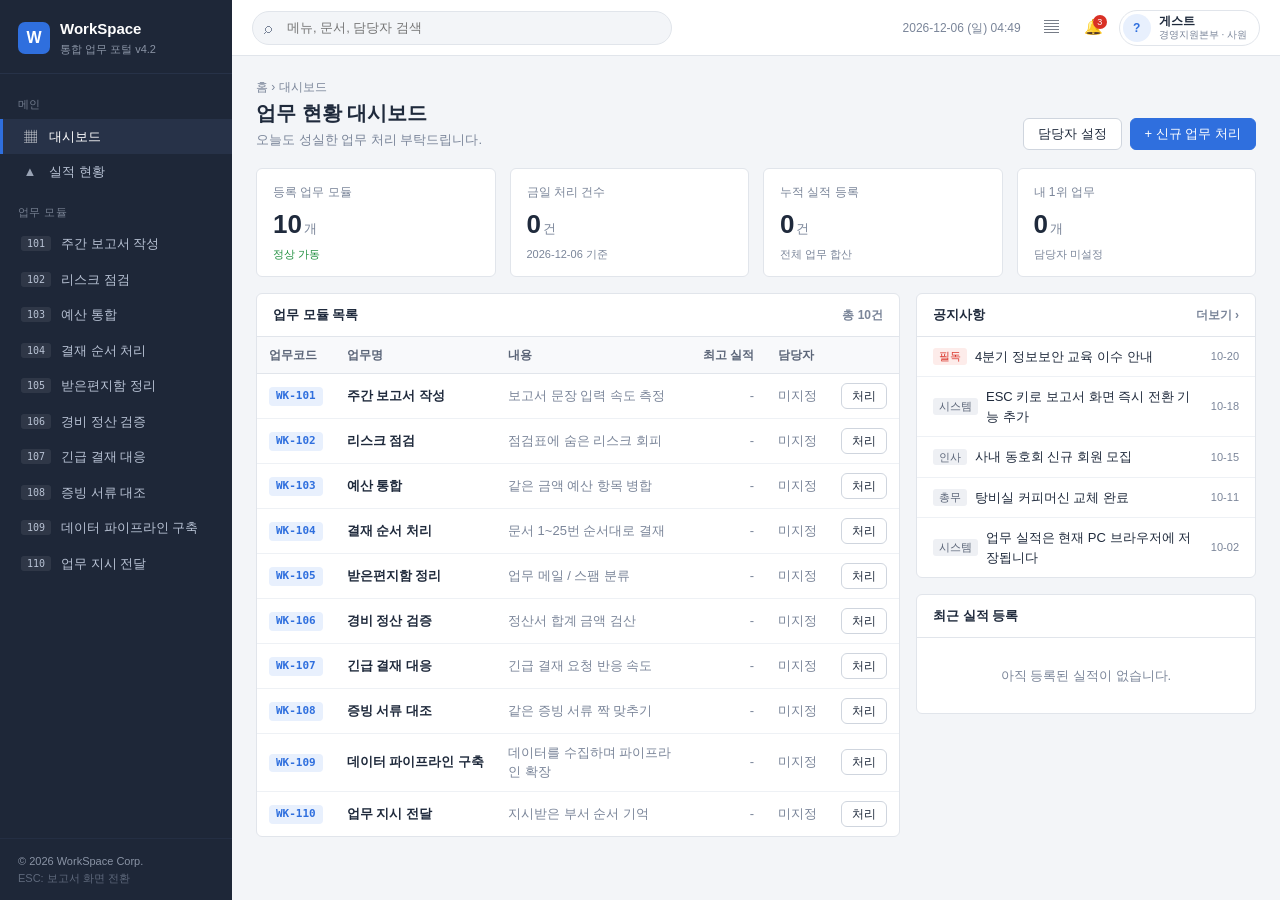
==== work-portal/index.html @ 575f70b2 "Add WorkSpace portal: 10 work-disguised mini games with local leaderboard Static site in work-portal" ====
<!DOCTYPE html>
<html lang="ko">
<head>
<meta charset="UTF-8" />
<meta name="viewport" content="width=device-width, initial-scale=1.0" />
<title>WorkSpace 업무 포털</title>
<link rel="stylesheet" href="style.css" />
</head>
<body>
<div class="app">
  <aside class="sidebar" id="sidebar">
    <div class="brand">
      <span class="brand-mark">W</span>
      <div>
        <div class="brand-name">WorkSpace</div>
        <div class="brand-sub">통합 업무 포털 v4.2</div>
      </div>
    </div>
    <nav class="nav" id="nav"></nav>
    <div class="side-foot">
      <div>© 2026 WorkSpace Corp.</div>
      <div class="muted">ESC: 보고서 화면 전환</div>
    </div>
  </aside>
  <div class="scrim" id="scrim"></div>

  <div class="main-wrap">
    <header class="topbar">
      <button class="icon-btn menu-btn" id="menuBtn" aria-label="메뉴">☰</button>
      <div class="search">
        <span class="search-ico">⌕</span>
        <input type="text" placeholder="메뉴, 문서, 담당자 검색" aria-label="검색" />
      </div>
      <div class="top-right">
        <span class="clock" id="clock"></span>
        <button class="icon-btn" id="bossBtn" title="보고서 화면 전환 (ESC)">▤</button>
        <button class="icon-btn bell" title="알림">🔔<span class="dot">3</span></button>
        <button class="user-chip" id="userChip">
          <span class="avatar" id="avatar">?</span>
          <span class="user-meta">
            <span class="user-name" id="userName">게스트</span>
            <span class="user-dept">경영지원본부 · 사원</span>
          </span>
        </button>
      </div>
    </header>
    <main class="main" id="main"></main>
  </div>
</div>

<div class="modal-back hidden" id="modalBack"><div class="modal" id="modal"></div></div>
<div class="toast" id="toast"></div>
<div class="boss hidden" id="boss"></div>

<script src="games.js"></script>
<script src="app.js"></script>
</body>
</html>
---- work-portal/style.css ----
:root {
  --bg: #f3f5f8;
  --panel: #ffffff;
  --line: #e1e5eb;
  --line-2: #eef1f5;
  --text: #1f2a3c;
  --muted: #7a8599;
  --side: #1e2738;
  --side-2: #273248;
  --side-text: #b8c2d4;
  --accent: #2f6fde;
  --accent-2: #e8f0fd;
  --ok: #1e8e3e;
  --ng: #d93025;
  --warn: #f29900;
  --radius: 6px;
  color-scheme: light;
}

* { box-sizing: border-box; }
html, body { margin: 0; padding: 0; }
body {
  background: var(--bg);
  color: var(--text);
  font: 13px/1.5 "Pretendard", "Malgun Gothic", "맑은 고딕", "Apple SD Gothic Neo", "Noto Sans KR", -apple-system, "Segoe UI", sans-serif;
  -webkit-font-smoothing: antialiased;
}
a { color: inherit; text-decoration: none; }
button { font: inherit; color: inherit; }
.hidden { display: none !important; }
.muted { color: var(--muted); }
.sm { font-size: 12px; }
.b { font-weight: 600; }
.r { text-align: right; }

/* ---------- layout ---------- */
.app { display: flex; min-height: 100vh; }
.sidebar {
  width: 232px;
  flex: 0 0 232px;
  background: var(--side);
  color: var(--side-text);
  display: flex;
  flex-direction: column;
  position: sticky;
  top: 0;
  height: 100vh;
  overflow-y: auto;
}
.brand { display: flex; align-items: center; gap: 10px; padding: 18px 18px 16px; border-bottom: 1px solid var(--side-2); }
.brand-mark {
  width: 32px; height: 32px; border-radius: 7px; background: var(--accent); color: #fff;
  display: grid; place-items: center; font-weight: 800; font-size: 16px;
}
.brand-name { color: #fff; font-weight: 700; font-size: 15px; }
.brand-sub { font-size: 11px; opacity: 0.7; }
.nav { padding: 8px 0; flex: 1; }
.nav-sec { padding: 14px 18px 6px; font-size: 11px; letter-spacing: 0.04em; text-transform: uppercase; opacity: 0.55; }
.nav a {
  display: flex; align-items: center; gap: 10px;
  padding: 8px 18px; font-size: 13px; border-left: 3px solid transparent;
}
.nav a:hover { background: var(--side-2); color: #fff; }
.nav a.active { background: var(--side-2); color: #fff; border-left-color: var(--accent); }
.nav-ico { width: 18px; text-align: center; opacity: 0.8; }
.nav-code {
  font-size: 10px; font-family: ui-monospace, Menlo, Consolas, monospace;
  background: rgba(255,255,255,0.08); border-radius: 3px; padding: 0 4px; min-width: 30px; text-align: center;
}
.side-foot { padding: 14px 18px; font-size: 11px; border-top: 1px solid var(--side-2); opacity: 0.7; }
.scrim { display: none; }

.main-wrap { flex: 1; min-width: 0; display: flex; flex-direction: column; }
.topbar {
  height: 56px; background: var(--panel); border-bottom: 1px solid var(--line);
  display: flex; align-items: center; gap: 12px; padding: 0 20px;
  position: sticky; top: 0; z-index: 20;
}
.menu-btn { display: none; }
.search { flex: 1; max-width: 420px; position: relative; }
.search input {
  width: 100%; height: 34px; border: 1px solid var(--line); border-radius: 17px;
  background: var(--bg); padding: 0 14px 0 34px; font: inherit; outline: none;
}
.search input:focus { border-color: var(--accent); background: #fff; }
.search-ico { position: absolute; left: 12px; top: 50%; transform: translateY(-50%); color: var(--muted); font-size: 16px; }
.top-right { margin-left: auto; display: flex; align-items: center; gap: 8px; }
.clock { color: var(--muted); font-size: 12px; margin-right: 6px; font-variant-numeric: tabular-nums; }
.icon-btn {
  width: 34px; height: 34px; border: 1px solid transparent; background: none; border-radius: 6px; cursor: pointer;
  position: relative; font-size: 15px;
}
.icon-btn:hover { background: var(--bg); border-color: var(--line); }
.bell .dot {
  position: absolute; top: 3px; right: 3px; background: var(--ng); color: #fff;
  font-size: 9px; min-width: 14px; height: 14px; border-radius: 7px; line-height: 14px; text-align: center;
}
.user-chip {
  display: flex; align-items: center; gap: 8px; border: 1px solid var(--line); background: #fff;
  border-radius: 20px; padding: 3px 12px 3px 3px; cursor: pointer;
}
.user-chip:hover { border-color: var(--accent); }
.avatar {
  width: 28px; height: 28px; border-radius: 50%; background: var(--accent-2); color: var(--accent);
  display: grid; place-items: center; font-weight: 700; font-size: 12px; flex: 0 0 auto;
}
.avatar.sm { width: 24px; height: 24px; font-size: 11px; }
.user-meta { display: flex; flex-direction: column; text-align: left; line-height: 1.2; }
.user-name { font-weight: 600; font-size: 12px; }
.user-dept { font-size: 10px; color: var(--muted); }

.main { padding: 22px 24px 40px; max-width: 1360px; width: 100%; }

/* ---------- page parts ---------- */
.page-head { display: flex; justify-content: space-between; align-items: flex-end; gap: 16px; margin-bottom: 18px; flex-wrap: wrap; }
.crumb { font-size: 12px; color: var(--muted); }
.page-head h1 { margin: 2px 0 2px; font-size: 20px; font-weight: 700; }
.page-head .sub { margin: 0; color: var(--muted); }
.head-actions { display: flex; gap: 8px; align-items: center; flex-wrap: wrap; }

.btn {
  display: inline-flex; align-items: center; justify-content: center; gap: 4px;
  height: 32px; padding: 0 14px; border: 1px solid #cfd5de; background: #fff;
  border-radius: var(--radius); cursor: pointer; font-size: 13px; white-space: nowrap;
}
.btn:hover { background: #f6f8fb; border-color: #b9c1cd; }
.btn.primary { background: var(--accent); border-color: var(--accent); color: #fff; }
.btn.primary:hover { background: #2560c6; }
.btn.danger { background: #fff; border-color: #f0b6b1; color: var(--ng); }
.btn.danger:hover { background: #fdecea; }
.btn.sm { height: 26px; padding: 0 10px; font-size: 12px; }
.btn.lg { height: 40px; padding: 0 22px; font-size: 14px; font-weight: 600; }

.badge {
  display: inline-block; padding: 1px 7px; border-radius: 4px; font-size: 11px; font-weight: 600;
  background: var(--accent-2); color: var(--accent); font-family: ui-monospace, Menlo, Consolas, monospace;
}
.badge.gray { background: #eef0f4; color: #5b6578; font-family: inherit; }
.tag { display: inline-block; flex: 0 0 auto; white-space: nowrap; font-size: 11px; padding: 0 6px; border-radius: 3px; background: #eef0f4; color: #5b6578; margin-right: 8px; }
.tag.red { background: #fdecea; color: var(--ng); }

.kpis { display: grid; grid-template-columns: repeat(4, 1fr); gap: 14px; margin-bottom: 16px; }
.kpi { background: var(--panel); border: 1px solid var(--line); border-radius: var(--radius); padding: 14px 16px; }
.kpi-l { color: var(--muted); font-size: 12px; }
.kpi-v { font-size: 26px; font-weight: 700; margin: 4px 0 2px; font-variant-numeric: tabular-nums; }
.kpi-v small { font-size: 13px; font-weight: 500; margin-left: 2px; color: var(--muted); }
.kpi-d { font-size: 11px; color: var(--muted); overflow: hidden; text-overflow: ellipsis; white-space: nowrap; }
.kpi-d.up { color: var(--ok); }

.layout-2 { display: grid; grid-template-columns: minmax(0, 1fr) 340px; gap: 16px; align-items: start; }
.col { display: flex; flex-direction: column; gap: 16px; min-width: 0; }
.panel { background: var(--panel); border: 1px solid var(--line); border-radius: var(--radius); min-width: 0; }
.panel-h {
  display: flex; justify-content: space-between; align-items: center; gap: 8px;
  padding: 11px 16px; border-bottom: 1px solid var(--line); font-weight: 600;
}
.panel-b { padding: 16px; }
.panel-b.p0 { padding: 0; }
.scroll-x { overflow-x: auto; }
.empty { padding: 28px 16px; text-align: center; color: var(--muted); }

.tbl { width: 100%; border-collapse: collapse; font-size: 13px; }
.tbl th, .tbl td { padding: 9px 12px; border-bottom: 1px solid var(--line-2); text-align: left; white-space: nowrap; }
.tbl th.r, .tbl td.r { text-align: right; }
.tbl thead th { background: #f8f9fb; color: #5b6578; font-weight: 600; font-size: 12px; border-bottom: 1px solid var(--line); }
.tbl tbody tr:hover { background: #fafbfd; }
.tbl tbody tr:last-child td { border-bottom: 0; }
.mod-tbl td.desc { white-space: normal; }
.col .tbl th, .col .tbl td { padding: 9px 10px; }
.mod-tbl td a:not(.btn):hover { color: var(--accent); text-decoration: underline; }
.rank-tbl tr.me td { font-weight: 600; }
.rank-tbl tr.hl td { background: #fff8e1; }
.rk {
  display: inline-grid; place-items: center; width: 22px; height: 22px; border-radius: 4px;
  background: #eef0f4; color: #5b6578; font-size: 11px; font-weight: 700;
}
.rk1 { background: #2f6fde; color: #fff; }
.rk2 { background: #6b93e6; color: #fff; }
.rk3 { background: #a6bff0; color: #fff; }

.notice { list-style: none; margin: 0; padding: 0; }
.notice li { display: flex; align-items: center; padding: 10px 16px; border-bottom: 1px solid var(--line-2); }
.notice li:last-child { border-bottom: 0; }
.notice li .muted { margin-left: auto; font-size: 11px; padding-left: 8px; white-space: nowrap; }

.rank-grid { display: grid; grid-template-columns: repeat(auto-fill, minmax(320px, 1fr)); gap: 16px; }

.status { margin-left: 8px; font-size: 11px; font-weight: 600; padding: 1px 8px; border-radius: 10px; background: #eef0f4; color: #5b6578; }
.status.run { background: #e6f4ea; color: var(--ok); }
.status.done { background: var(--accent-2); color: var(--accent); }
.status.fail { background: #fdecea; color: var(--ng); }

.kv { border-collapse: collapse; width: 100%; }
.kv th, .kv td { border: 1px solid var(--line); padding: 8px 12px; text-align: left; }
.kv th { background: #f8f9fb; width: 96px; font-weight: 600; color: #5b6578; font-size: 12px; }
.kv .result { font-size: 20px; font-weight: 700; color: var(--accent); }

/* ---------- intro ---------- */
.game-area { min-height: 420px; }
.intro h3 { margin: 0 0 8px; font-size: 14px; }
.intro-grid { display: grid; grid-template-columns: 1fr 1fr; gap: 20px; align-items: start; }
.steps { margin: 0; padding-left: 20px; }
.steps li { margin-bottom: 6px; }
.intro-actions { margin-top: 26px; padding-top: 18px; border-top: 1px dashed var(--line); text-align: center; }

/* ---------- common game parts ---------- */
.g-stats {
  display: flex; flex-wrap: wrap; gap: 6px 18px; align-items: center;
  padding: 8px 12px; background: #f8f9fb; border: 1px solid var(--line); border-radius: var(--radius);
  margin-bottom: 14px; font-size: 12px; color: #5b6578;
}
.g-stats b { color: var(--text); font-size: 13px; font-variant-numeric: tabular-nums; margin-left: 2px; }
.g-stats .btn { margin-left: auto; }
.hint { color: var(--muted); font-size: 12px; text-align: center; margin: 10px 0 0; }
.inp {
  height: 36px; border: 1px solid #cfd5de; border-radius: var(--radius); padding: 0 12px; font: inherit; outline: none; background: #fff;
  min-width: 0;
}
.inp:focus { border-color: var(--accent); box-shadow: 0 0 0 3px var(--accent-2); }
.timebar { height: 4px; background: var(--line-2); border-radius: 2px; overflow: hidden; margin: -6px 0 14px; }
.timebar i { display: block; height: 100%; width: 100%; background: var(--accent); transition: width 0.1s linear; }

.doc-paper { border: 1px solid var(--line); border-radius: var(--radius); padding: 18px 20px; background: #fff; box-shadow: 0 1px 2px rgba(0,0,0,0.03); }
.doc-title { font-weight: 700; font-size: 15px; border-bottom: 2px solid var(--text); padding-bottom: 6px; margin-bottom: 4px; }
.doc-meta { font-size: 11px; color: var(--muted); margin-bottom: 10px; }

@keyframes shake { 0%, 100% { transform: translateX(0); } 25% { transform: translateX(-6px); } 75% { transform: translateX(6px); } }
.shake { animation: shake 0.25s; border-color: var(--ng) !important; }

/* typing */
.doc-lines { margin: 0 0 10px; padding-left: 22px; color: #5b6578; min-height: 4px; }
.doc-lines li { margin: 3px 0; }
.t-target { font-size: 17px; padding: 12px 14px; background: #f8f9fb; border-left: 3px solid var(--accent); white-space: pre-wrap; word-break: keep-all; }
.t-target .ok { color: var(--ok); }
.t-target .ng { color: #fff; background: var(--ng); border-radius: 2px; }
.t-target .cur { color: var(--accent); text-decoration: underline; }
.t-input { width: 100%; margin-top: 12px; height: 44px; font-size: 16px; }

/* minesweeper */
.sheet-wrap { overflow-x: auto; display: flex; justify-content: center; }
.sheet { border-collapse: collapse; user-select: none; }
.sheet th { background: #f1f3f6; color: #7a8599; font-weight: 500; font-size: 11px; border: 1px solid #dcdfe5; width: 26px; height: 22px; }
.sheet td {
  width: 38px; height: 34px; border: 1px solid #d3d9e2; background: #e9eef5; text-align: center; cursor: pointer;
  font-weight: 700; font-size: 14px;
}
.sheet td:not(.open):hover { background: #d6e3fa; }
.sheet td.open { background: #fff; border-color: #e6e9ee; cursor: default; }
.sheet td.flag { color: var(--ng); }
.sheet td.mine { background: #fdecea; color: var(--ng); }
.sheet td.boom { background: var(--ng); color: #fff; }
.sheet td.n1 { color: #2f6fde; } .sheet td.n2 { color: #1e8e3e; } .sheet td.n3 { color: #d93025; }
.sheet td.n4 { color: #1b3b74; } .sheet td.n5 { color: #8a3b12; } .sheet td.n6 { color: #00838f; }
.sheet td.n7 { color: #333; } .sheet td.n8 { color: #777; }

/* 2048 */
.g2048 {
  display: grid; grid-template-columns: repeat(4, 1fr); gap: 8px; padding: 8px;
  background: #e3e8ef; border-radius: var(--radius); width: min(100%, 380px); margin: 0 auto; touch-action: none;
}
.g2048 .tile {
  aspect-ratio: 1; border-radius: 4px; background: #f5f7fa; display: grid; place-items: center;
  font-weight: 700; font-size: 22px; font-variant-numeric: tabular-nums;
}
.g2048 .tile.small { font-size: 17px; }
@keyframes pop { from { transform: scale(0.6); opacity: 0.4; } to { transform: scale(1); opacity: 1; } }
.g2048 .tile.new { animation: pop 0.15s ease-out; }

/* 1 to 25 */
.g-grid25 { display: grid; grid-template-columns: repeat(5, 1fr); gap: 8px; max-width: 460px; margin: 0 auto; }
.doc-btn {
  aspect-ratio: 1.15; border: 1px solid #cfd5de; border-radius: 4px; background: #fff; cursor: pointer;
  display: flex; flex-direction: column; align-items: center; justify-content: center;
  font-size: 18px; font-weight: 700; font-variant-numeric: tabular-nums; box-shadow: 0 1px 0 rgba(0,0,0,0.04);
}
.doc-btn small { font-size: 10px; font-weight: 500; color: var(--muted); }
.doc-btn:hover { border-color: var(--accent); background: var(--accent-2); }
.doc-btn.done { background: #f1f3f6; color: var(--ok); border-color: var(--line); cursor: default; }
.doc-btn.ng { animation: shake 0.25s; border-color: var(--ng); background: #fdecea; }

/* inbox */
.mail-card { border: 1px solid var(--line); border-left: 4px solid var(--accent); border-radius: var(--radius); padding: 16px 18px; background: #fff; }
.mail-from { display: flex; align-items: center; gap: 8px; }
.mail-from .muted { margin-left: auto; font-size: 12px; }
.mail-subj { font-size: 16px; font-weight: 600; margin: 8px 0 4px; }
.mail-prev { font-size: 12px; }
@keyframes slideIn { from { transform: translateY(-6px); opacity: 0; } to { transform: none; opacity: 1; } }
.slide-in { animation: slideIn 0.15s ease-out; }
.mail-actions { display: flex; gap: 10px; justify-content: center; margin: 14px 0; }
.mail-actions .btn { flex: 1; max-width: 220px; }
.mail-log { border: 1px solid var(--line); }
.mail-log td:nth-child(2) { white-space: normal; }
.mail-log tr.row-ng td { color: var(--ng); }

/* settle */
.settle .tbl { margin-top: 8px; border: 1px solid var(--line); }
.settle .tbl tr.minus td { color: var(--ng); }
.settle tfoot th { background: #f8f9fb; border-top: 2px solid var(--text); padding: 8px 12px; }
.settle .inp.num { width: 160px; text-align: right; font-size: 15px; font-weight: 600; }
.feedback { margin-top: 10px; font-size: 13px; min-height: 20px; }
.feedback.ok { color: var(--ok); }
.feedback.ng { color: var(--ng); }

/* reaction */
.react-pad {
  height: 320px; border-radius: var(--radius); border: 1px solid var(--line);
  display: flex; flex-direction: column; align-items: center; justify-content: center; gap: 4px;
  cursor: pointer; user-select: none; font-size: 15px; text-align: center; padding: 16px; touch-action: manipulation;
}
.react-pad .big-ico { font-size: 40px; margin-bottom: 6px; }
.react-pad.waiting { background: #f8f9fb; }
.react-pad.alert { background: var(--ng); color: #fff; border-color: var(--ng); }
.react-pad.alert .alert-title { font-size: 22px; font-weight: 700; }
.react-pad.early { background: #fff4e0; }
.react-pad.approved { background: #e6f4ea; }

/* match */
.g-cards { display: grid; grid-template-columns: repeat(4, 1fr); gap: 10px; max-width: 480px; margin: 0 auto; }
.card {
  aspect-ratio: 1.1; border: 1px solid #cfd5de; border-radius: 6px; cursor: pointer; padding: 0; background: #fff;
  position: relative; overflow: hidden;
}
.card .back {
  position: absolute; inset: 5px; border: 1px dashed #c3cbd8; border-radius: 4px; display: flex; flex-direction: column;
  align-items: center; justify-content: center; color: var(--ng); font-weight: 700; font-size: 13px;
  background: repeating-linear-gradient(45deg, #fafbfd, #fafbfd 6px, #f1f3f7 6px, #f1f3f7 12px);
}
.card .back small { color: var(--muted); font-weight: 500; font-size: 10px; }
.card .front { display: none; }
.card.up .back { display: none; }
.card.up .front { display: flex; flex-direction: column; align-items: center; justify-content: center; height: 100%; font-size: 12px; font-weight: 600; }
.card.up { border-color: var(--accent); background: var(--accent-2); }
.card .ico { font-size: 28px; margin-bottom: 4px; }
.card.matched { border-color: var(--ok); background: #e6f4ea; cursor: default; }

/* snake */
.canvas-wrap { display: flex; justify-content: center; overflow: hidden; }
.canvas-wrap canvas { border: 1px solid var(--line); border-radius: 4px; display: block; max-width: 100%; height: auto !important; }
.dpad { display: none; flex-direction: column; align-items: center; gap: 6px; margin-top: 12px; }
.dpad > div { display: flex; gap: 6px; }
.dpad .btn { width: 56px; height: 44px; font-size: 16px; }

/* sequence */
.g-depts { display: grid; grid-template-columns: repeat(3, 1fr); gap: 10px; max-width: 420px; margin: 0 auto; }
.dept {
  height: 84px; border: 1px solid #cfd5de; border-radius: 6px; background: #fff; cursor: pointer;
  display: flex; flex-direction: column; align-items: center; justify-content: center; font-size: 15px; font-weight: 600;
  transition: background 0.08s, color 0.08s;
}
.dept small { font-size: 10px; color: var(--muted); font-weight: 500; font-family: ui-monospace, Menlo, Consolas, monospace; }
.dept:hover { border-color: var(--accent); }
.playing .dept { cursor: wait; }
.dept.lit { background: var(--accent); color: #fff; border-color: var(--accent); }
.dept.lit small { color: #dbe6fb; }
.dept.hit { background: #e6f4ea; border-color: var(--ok); }
.dept.miss { background: var(--ng); color: #fff; border-color: var(--ng); }

/* ---------- modal & toast ---------- */
.modal-back { position: fixed; inset: 0; background: rgba(20, 28, 42, 0.45); display: grid; place-items: center; z-index: 100; padding: 16px; }
.modal { background: #fff; border-radius: 8px; width: min(440px, 100%); box-shadow: 0 12px 40px rgba(0,0,0,0.2); overflow: hidden; }
.modal-h { padding: 14px 18px; font-weight: 700; font-size: 15px; border-bottom: 1px solid var(--line); border-top: 4px solid var(--accent); }
.modal-h.fail { border-top-color: var(--ng); }
.modal-b { padding: 16px 18px; }
.modal-b p { margin: 0 0 6px; }
.modal-f { padding: 12px 18px; display: flex; justify-content: flex-end; gap: 8px; background: #f8f9fb; border-top: 1px solid var(--line); }
.lbl { display: block; margin: 16px 0 6px; font-weight: 600; font-size: 12px; }
.row { display: flex; gap: 8px; }
.row .inp { flex: 1; }
.toast {
  position: fixed; left: 50%; bottom: 24px; transform: translate(-50%, 20px); opacity: 0; pointer-events: none;
  background: #1f2a3c; color: #fff; padding: 10px 18px; border-radius: 6px; font-size: 13px; z-index: 200;
  transition: opacity 0.2s, transform 0.2s; max-width: calc(100vw - 32px);
}
.toast.show { opacity: 1; transform: translate(-50%, 0); }

/* ---------- boss screen (fake Excel) ---------- */
.boss { position: fixed; inset: 0; z-index: 1000; background: #fff; display: flex; flex-direction: column; font-family: "Malgun Gothic", "Apple SD Gothic Neo", "Segoe UI", sans-serif; font-size: 12px; }
.xl-top { background: #217346; color: #fff; display: flex; align-items: center; gap: 10px; padding: 6px 12px; }
.xl-logo { background: #fff; color: #217346; font-weight: 800; width: 20px; height: 20px; display: grid; place-items: center; border-radius: 3px; }
.xl-name { flex: 1; text-align: center; overflow: hidden; text-overflow: ellipsis; white-space: nowrap; }
.xl-saved { font-size: 11px; opacity: 0.8; }
.xl-menu { background: #217346; color: #e6f2ea; display: flex; gap: 2px; padding: 0 8px; overflow-x: auto; }
.xl-menu span { padding: 6px 12px; white-space: nowrap; }
.xl-menu span.on { background: #f3f3f3; color: #217346; border-radius: 4px 4px 0 0; font-weight: 600; }
.xl-ribbon { background: #f3f3f3; border-bottom: 1px solid #d4d4d4; padding: 10px 14px; display: flex; gap: 14px; color: #333; overflow-x: auto; white-space: nowrap; }
.xl-fx { display: flex; align-items: center; gap: 10px; border-bottom: 1px solid #d4d4d4; padding: 3px 8px; }
.xl-cell { width: 70px; border-right: 1px solid #d4d4d4; }
.xl-fxi { color: #888; font-style: italic; }
.xl-grid { flex: 1; overflow: auto; }
.xl-grid table { border-collapse: collapse; min-width: 900px; width: 100%; }
.xl-grid th { background: #f3f3f3; color: #555; font-weight: 400; border: 1px solid #d4d4d4; padding: 2px 6px; position: sticky; top: 0; }
.xl-grid tbody th { position: static; width: 36px; }
.xl-grid td { border: 1px solid #e3e3e3; padding: 2px 6px; height: 21px; white-space: nowrap; }
.xl-grid td.r { text-align: right; font-variant-numeric: tabular-nums; }
.xl-grid tr.xh td { background: #ddebf7; font-weight: 700; text-align: center; }
.xl-grid tr.xs td { background: #fff2cc; font-weight: 700; }
.xl-grid td.warn { color: #c00000; }
.xl-tabs { display: flex; border-top: 1px solid #d4d4d4; background: #f3f3f3; }
.xl-tabs span { padding: 4px 16px; border-right: 1px solid #d4d4d4; }
.xl-tabs span.on { background: #fff; color: #217346; font-weight: 700; border-bottom: 2px solid #217346; }
.xl-status { background: #217346; color: #fff; display: flex; justify-content: space-between; padding: 3px 12px; font-size: 11px; gap: 12px; white-space: nowrap; overflow: hidden; }

/* ---------- responsive ---------- */
@media (max-width: 1100px) {
  .layout-2 { grid-template-columns: minmax(0, 1fr); }
  .kpis { grid-template-columns: repeat(2, 1fr); }
}
@media (max-width: 860px) {
  .sidebar { position: fixed; left: 0; top: 0; z-index: 60; transform: translateX(-100%); transition: transform 0.2s; }
  body.nav-open .sidebar { transform: none; }
  body.nav-open .scrim { display: block; position: fixed; inset: 0; background: rgba(0,0,0,0.35); z-index: 50; }
  .menu-btn { display: inline-block; }
  .clock, .user-meta, .bell { display: none; }
  .user-chip { padding: 3px; }
  .topbar { padding: 0 12px; gap: 8px; }
  .main { padding: 16px 16px 32px; }
  .intro-grid { grid-template-columns: 1fr; }
  .hide-sm { display: none; }
  .mod-tbl th, .mod-tbl td { padding: 9px 8px; }
  .dpad { display: flex; }
  .sheet td { width: 32px; height: 32px; }
  .sheet th { width: 20px; }
  .game-area { min-height: 0; }
  .panel-b { padding: 12px; }
}
@media (max-width: 480px) {
  .kpi-v { font-size: 22px; }
  .page-head h1 { font-size: 18px; }
  .rank-grid { grid-template-columns: 1fr; }
  .sheet td { width: 30px; height: 30px; font-size: 13px; }
  .g-grid25 { gap: 6px; }
  .doc-btn { font-size: 15px; }
  .react-pad { height: 260px; }
}
.tbl td.wrap { white-space: normal; word-break: keep-all; }
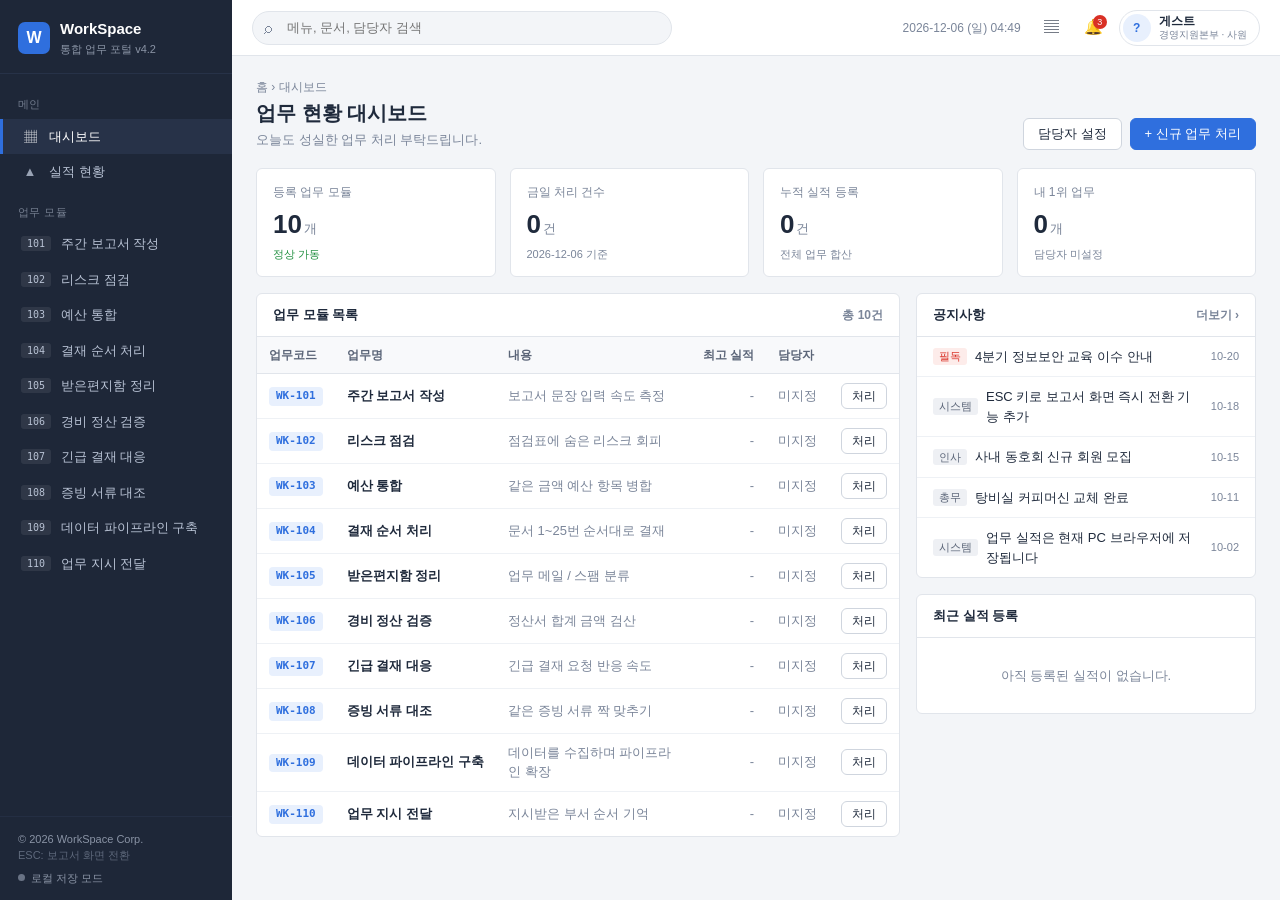
==== commit 0ff8923d: "Add shared leaderboard via Supabase with local fallback Records go through a small db.js layer: Supa" ====
--- a/work-portal/index.html
+++ b/work-portal/index.html
@@ -20,6 +20,7 @@
     <div class="side-foot">
       <div>© 2026 WorkSpace Corp.</div>
       <div class="muted">ESC: 보고서 화면 전환</div>
+      <div class="db-mode" id="dbMode"></div>
     </div>
   </aside>
   <div class="scrim" id="scrim"></div>
@@ -52,7 +53,9 @@
 <div class="toast" id="toast"></div>
 <div class="boss hidden" id="boss"></div>
 
+<script src="config.js"></script>
 <script src="games.js"></script>
+<script src="db.js"></script>
 <script src="app.js"></script>
 </body>
 </html>
--- a/work-portal/style.css
+++ b/work-portal/style.css
@@ -433,3 +433,10 @@
   .react-pad { height: 260px; }
 }
 .tbl td.wrap { white-space: normal; word-break: keep-all; }
+.empty.err { color: var(--ng); }
+.form-err { color: var(--ng); font-size: 12px; margin: 10px 0 0; }
+.btn:disabled { opacity: 0.6; cursor: default; }
+.db-mode { margin-top: 6px; display: flex; align-items: center; gap: 6px; }
+.dot-on, .dot-off { width: 7px; height: 7px; border-radius: 50%; display: inline-block; }
+.dot-on { background: #34c759; }
+.dot-off { background: #8a94a6; }
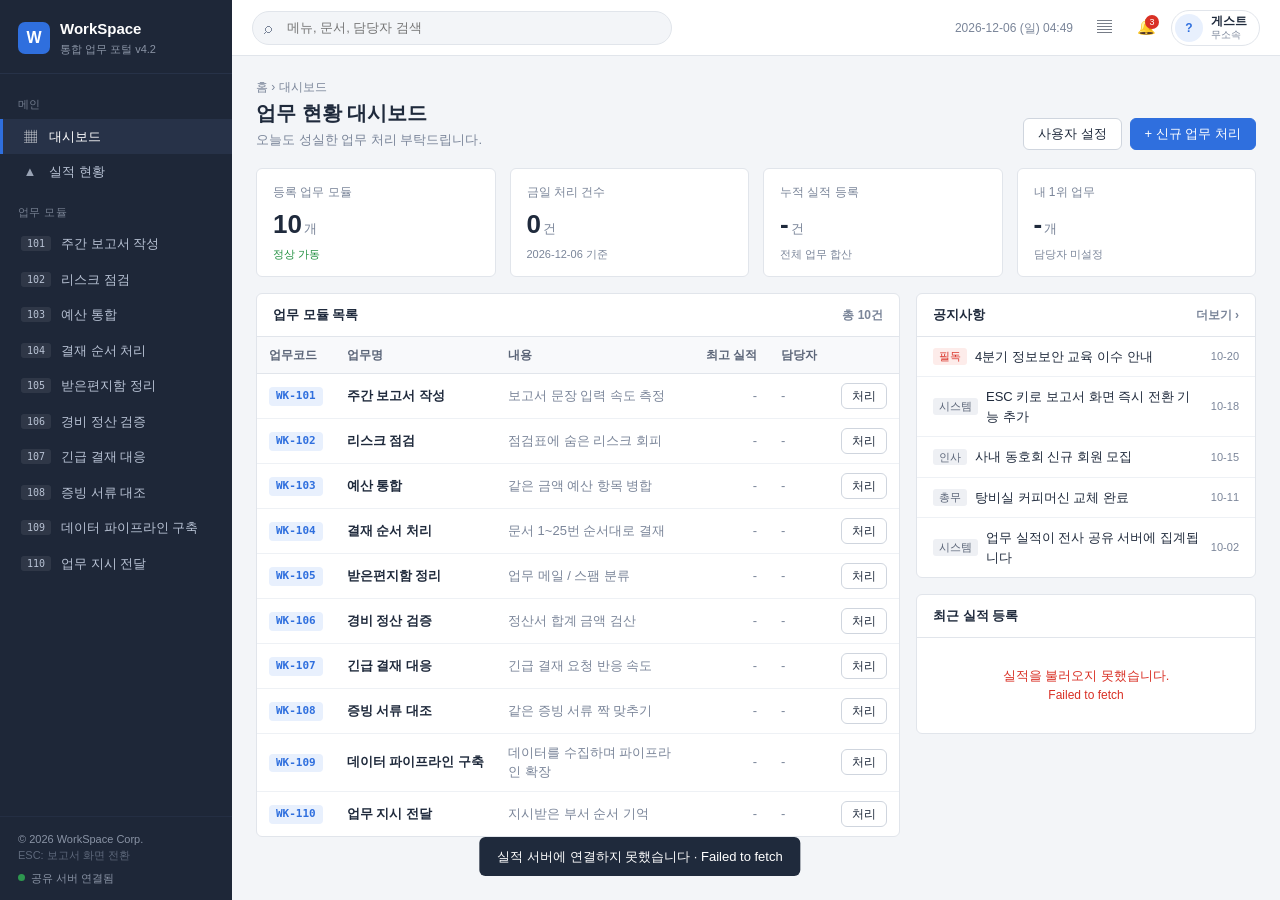
==== commit 5065a57c: "Add optional group name to user settings and leaderboard Users can set a group (team) name alongside" ====
--- a/work-portal/index.html
+++ b/work-portal/index.html
@@ -40,7 +40,7 @@
           <span class="avatar" id="avatar">?</span>
           <span class="user-meta">
             <span class="user-name" id="userName">게스트</span>
-            <span class="user-dept">경영지원본부 · 사원</span>
+            <span class="user-dept" id="userGroup">무소속</span>
           </span>
         </button>
       </div>
--- a/work-portal/style.css
+++ b/work-portal/style.css
@@ -440,3 +440,9 @@
 .dot-on, .dot-off { width: 7px; height: 7px; border-radius: 50%; display: inline-block; }
 .dot-on { background: #34c759; }
 .dot-off { background: #8a94a6; }
+.grp {
+  display: inline-block; margin-left: 4px; padding: 0 6px; border-radius: 3px; font-size: 11px; font-weight: 500;
+  background: var(--accent-2); color: var(--accent); white-space: nowrap; vertical-align: 1px;
+}
+.grp.none { background: #eef0f4; color: #7a8599; }
+.inp.full { width: 100%; }
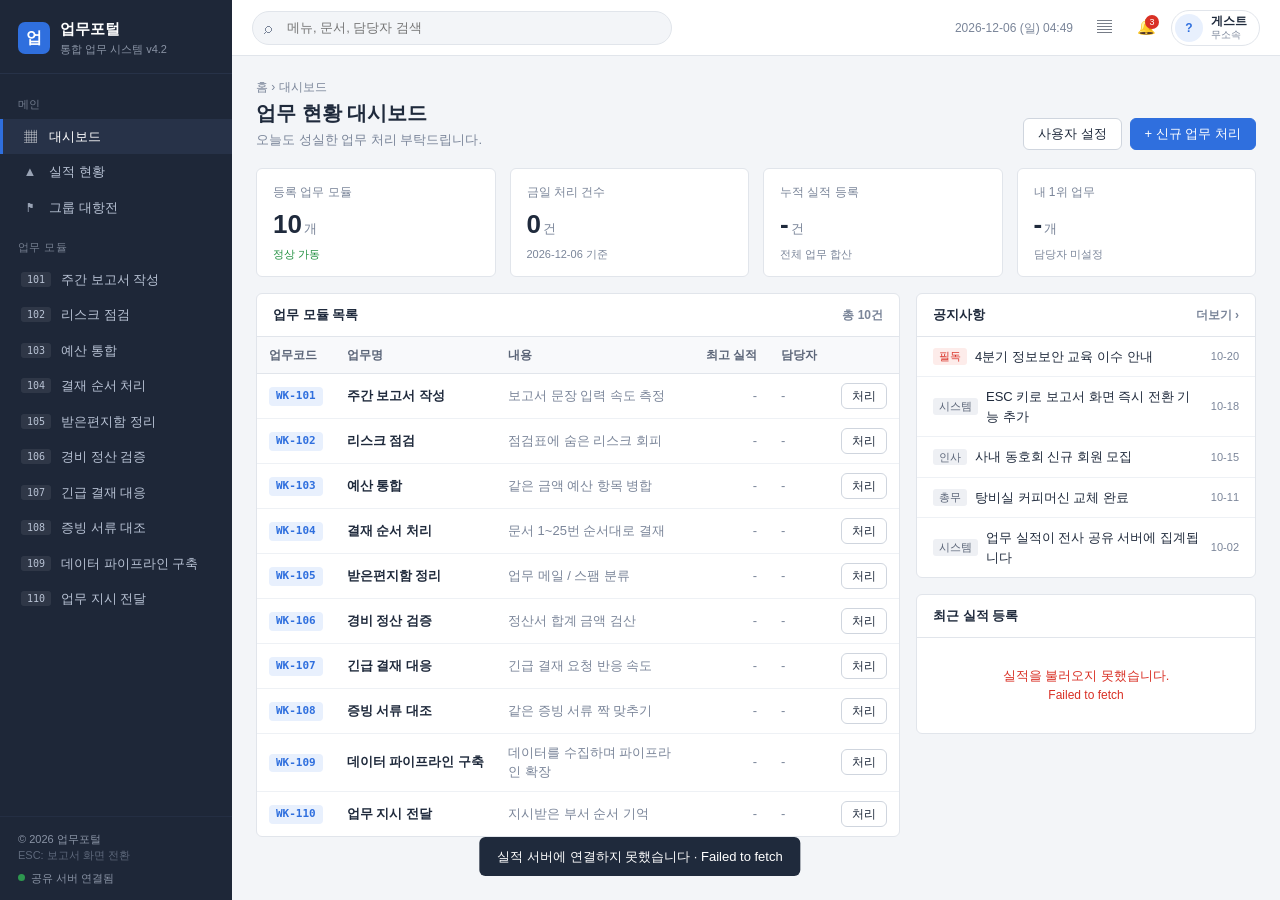
==== commit f4c50cab: "Rebrand to a generic name and add server-side score validation - Rename the site to 업무포털 and make th" ====
--- a/work-portal/index.html
+++ b/work-portal/index.html
@@ -3,22 +3,22 @@
 <head>
 <meta charset="UTF-8" />
 <meta name="viewport" content="width=device-width, initial-scale=1.0" />
-<title>WorkSpace 업무 포털</title>
+<title>업무포털</title>
 <link rel="stylesheet" href="style.css" />
 </head>
 <body>
 <div class="app">
   <aside class="sidebar" id="sidebar">
     <div class="brand">
-      <span class="brand-mark">W</span>
+      <span class="brand-mark">업</span>
       <div>
-        <div class="brand-name">WorkSpace</div>
-        <div class="brand-sub">통합 업무 포털 v4.2</div>
+        <div class="brand-name">업무포털</div>
+        <div class="brand-sub">통합 업무 시스템 v4.2</div>
       </div>
     </div>
     <nav class="nav" id="nav"></nav>
     <div class="side-foot">
-      <div>© 2026 WorkSpace Corp.</div>
+      <div>© 2026 업무포털</div>
       <div class="muted">ESC: 보고서 화면 전환</div>
       <div class="db-mode" id="dbMode"></div>
     </div>
--- a/work-portal/style.css
+++ b/work-portal/style.css
@@ -373,15 +373,15 @@
 }
 .toast.show { opacity: 1; transform: translate(-50%, 0); }
 
-/* ---------- boss screen (fake Excel) ---------- */
+/* ---------- boss screen (generic spreadsheet) ---------- */
 .boss { position: fixed; inset: 0; z-index: 1000; background: #fff; display: flex; flex-direction: column; font-family: "Malgun Gothic", "Apple SD Gothic Neo", "Segoe UI", sans-serif; font-size: 12px; }
-.xl-top { background: #217346; color: #fff; display: flex; align-items: center; gap: 10px; padding: 6px 12px; }
-.xl-logo { background: #fff; color: #217346; font-weight: 800; width: 20px; height: 20px; display: grid; place-items: center; border-radius: 3px; }
+.xl-top { background: #2f5d62; color: #fff; display: flex; align-items: center; gap: 10px; padding: 6px 12px; }
+.xl-logo { background: #fff; color: #2f5d62; font-weight: 800; width: 20px; height: 20px; display: grid; place-items: center; border-radius: 3px; }
 .xl-name { flex: 1; text-align: center; overflow: hidden; text-overflow: ellipsis; white-space: nowrap; }
 .xl-saved { font-size: 11px; opacity: 0.8; }
-.xl-menu { background: #217346; color: #e6f2ea; display: flex; gap: 2px; padding: 0 8px; overflow-x: auto; }
+.xl-menu { background: #2f5d62; color: #e3eef0; display: flex; gap: 2px; padding: 0 8px; overflow-x: auto; }
 .xl-menu span { padding: 6px 12px; white-space: nowrap; }
-.xl-menu span.on { background: #f3f3f3; color: #217346; border-radius: 4px 4px 0 0; font-weight: 600; }
+.xl-menu span.on { background: #f3f3f3; color: #2f5d62; border-radius: 4px 4px 0 0; font-weight: 600; }
 .xl-ribbon { background: #f3f3f3; border-bottom: 1px solid #d4d4d4; padding: 10px 14px; display: flex; gap: 14px; color: #333; overflow-x: auto; white-space: nowrap; }
 .xl-fx { display: flex; align-items: center; gap: 10px; border-bottom: 1px solid #d4d4d4; padding: 3px 8px; }
 .xl-cell { width: 70px; border-right: 1px solid #d4d4d4; }
@@ -397,8 +397,8 @@
 .xl-grid td.warn { color: #c00000; }
 .xl-tabs { display: flex; border-top: 1px solid #d4d4d4; background: #f3f3f3; }
 .xl-tabs span { padding: 4px 16px; border-right: 1px solid #d4d4d4; }
-.xl-tabs span.on { background: #fff; color: #217346; font-weight: 700; border-bottom: 2px solid #217346; }
-.xl-status { background: #217346; color: #fff; display: flex; justify-content: space-between; padding: 3px 12px; font-size: 11px; gap: 12px; white-space: nowrap; overflow: hidden; }
+.xl-tabs span.on { background: #fff; color: #2f5d62; font-weight: 700; border-bottom: 2px solid #2f5d62; }
+.xl-status { background: #2f5d62; color: #fff; display: flex; justify-content: space-between; padding: 3px 12px; font-size: 11px; gap: 12px; white-space: nowrap; overflow: hidden; }
 
 /* ---------- responsive ---------- */
 @media (max-width: 1100px) {
@@ -446,3 +446,12 @@
 }
 .grp.none { background: #eef0f4; color: #7a8599; }
 .inp.full { width: 100%; }
+.sel { height: 30px; padding: 0 8px; min-width: 140px; }
+.mt { margin-top: 16px; }
+.seg { display: inline-flex; border: 1px solid var(--line); border-radius: 5px; overflow: hidden; }
+.seg button {
+  border: 0; background: #fff; font-size: 11px; padding: 3px 9px; cursor: pointer; color: var(--muted);
+  max-width: 150px; overflow: hidden; text-overflow: ellipsis; white-space: nowrap;
+}
+.seg button + button { border-left: 1px solid var(--line); }
+.seg button.on { background: var(--accent-2); color: var(--accent); font-weight: 600; }
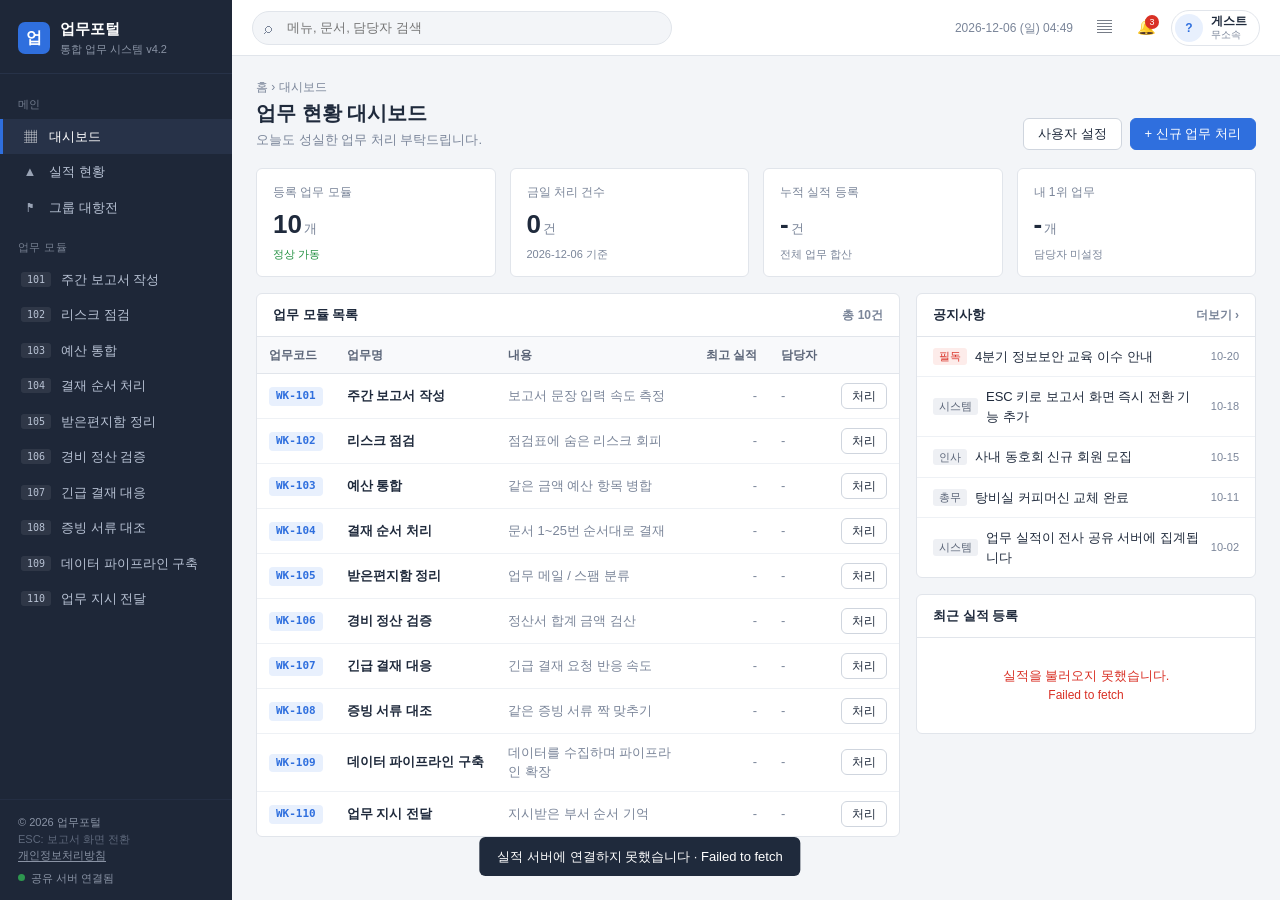
==== commit 294a980d: "Add privacy-friendly visit stats and a privacy policy page - supabase-stats.sql: events table + trac" ====
--- a/work-portal/index.html
+++ b/work-portal/index.html
@@ -20,6 +20,7 @@
     <div class="side-foot">
       <div>© 2026 업무포털</div>
       <div class="muted">ESC: 보고서 화면 전환</div>
+      <div><a class="foot-link" href="privacy.html">개인정보처리방침</a></div>
       <div class="db-mode" id="dbMode"></div>
     </div>
   </aside>
--- a/work-portal/style.css
+++ b/work-portal/style.css
@@ -455,3 +455,14 @@
 }
 .seg button + button { border-left: 1px solid var(--line); }
 .seg button.on { background: var(--accent-2); color: var(--accent); font-weight: 600; }
+.foot-link { color: inherit; text-decoration: underline; text-underline-offset: 2px; }
+.foot-link:hover { color: #fff; }
+
+/* ---------- 문서 페이지 (개인정보처리방침) ---------- */
+.doc-page { max-width: 760px; margin: 0 auto; padding: 32px 16px 56px; }
+.doc-page .panel-b { padding: 24px 28px; line-height: 1.75; }
+.doc-page h1 { font-size: 22px; margin: 6px 0 4px; }
+.doc-page h2 { font-size: 15px; margin: 26px 0 8px; }
+.doc-page ul { padding-left: 20px; margin: 6px 0; }
+.doc-page table.tbl td { white-space: normal; }
+@media (max-width: 480px) { .doc-page .panel-b { padding: 18px 16px; } }
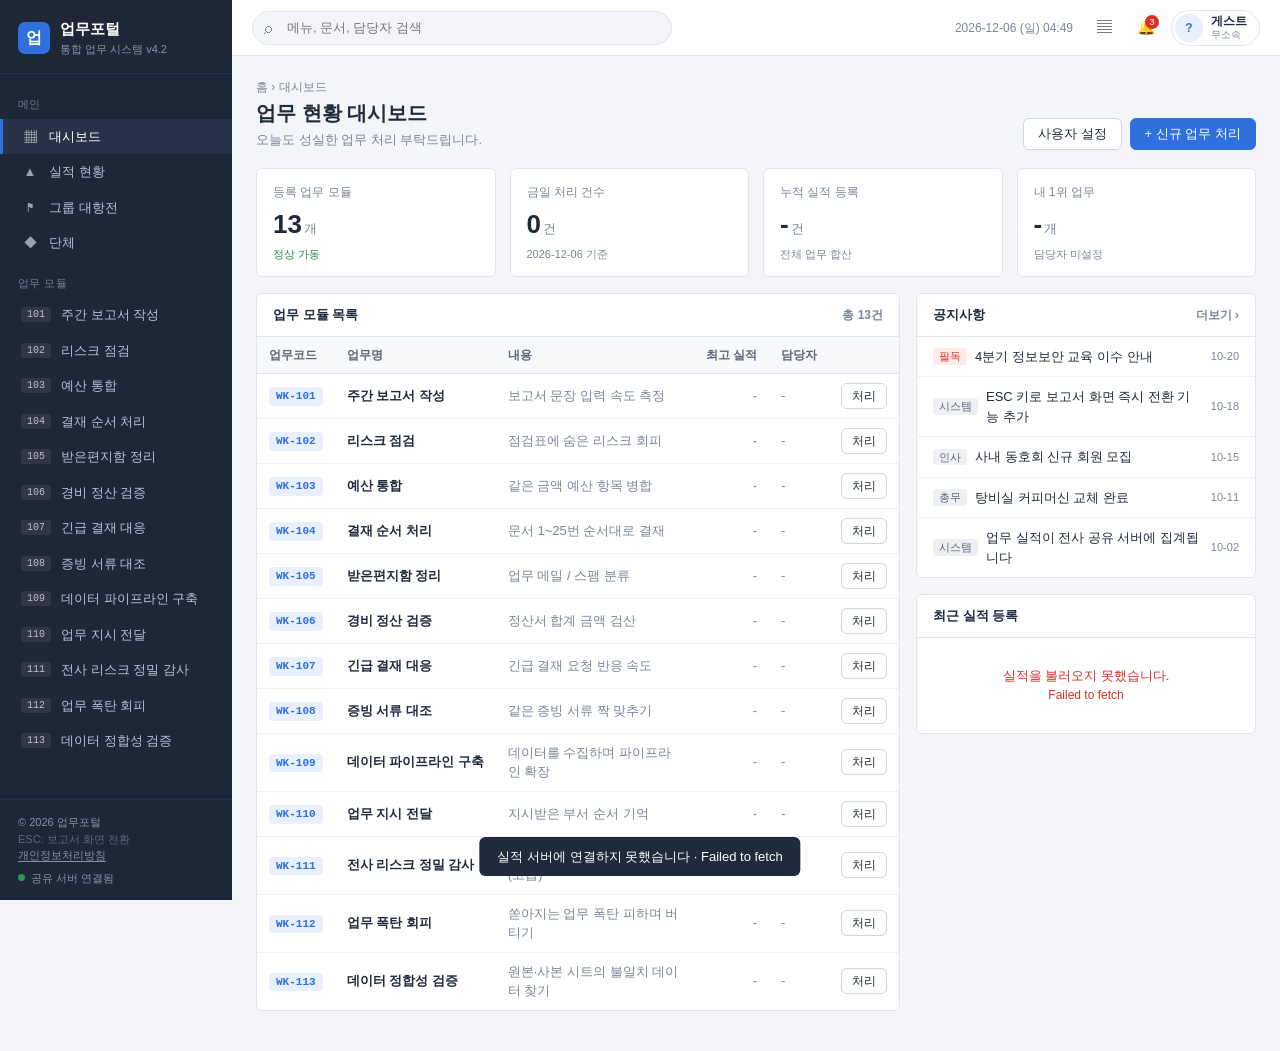
==== commit 7e4c39ea: "Add private organizations (단체) with invite codes - supabase-org.sql: orgs, org_groups, org_members (" ====
--- a/work-portal/index.html
+++ b/work-portal/index.html
@@ -33,6 +33,7 @@
         <span class="search-ico">⌕</span>
         <input type="text" placeholder="메뉴, 문서, 담당자 검색" aria-label="검색" />
       </div>
+      <div class="seg scope-seg hidden" id="scopeSeg" title="순위 보기 범위"></div>
       <div class="top-right">
         <span class="clock" id="clock"></span>
         <button class="icon-btn" id="bossBtn" title="보고서 화면 전환 (ESC)">▤</button>
--- a/work-portal/style.css
+++ b/work-portal/style.css
@@ -466,3 +466,65 @@
 .doc-page ul { padding-left: 20px; margin: 6px 0; }
 .doc-page table.tbl td { white-space: normal; }
 @media (max-width: 480px) { .doc-page .panel-b { padding: 18px 16px; } }
+
+/* 지뢰찾기 고급 (30×16) */
+.sheet.hard th { width: 22px; height: 20px; font-size: 10px; }
+.sheet.hard td { width: 24px; height: 24px; font-size: 12px; }
+@media (max-width: 860px) {
+  .sheet.hard td { width: 21px; height: 21px; font-size: 11px; }
+  .sheet.hard th { width: 18px; font-size: 9px; }
+}
+@media (max-width: 400px) {
+  .sheet.hard td { width: 19px; height: 19px; font-size: 10px; }
+  .sheet.hard th { width: 16px; }
+}
+.layout-2.single { grid-template-columns: minmax(0, 1fr); }
+
+/* 업무 폭탄 회피: 모바일 좌우 버튼 */
+.dodge-pad .btn { width: 120px; height: 48px; font-size: 14px; user-select: none; -webkit-user-select: none; touch-action: none; }
+
+/* 데이터 정합성 검증 (원본/사본 시트 대조) */
+.diff-wrap { display: grid; grid-template-columns: 1fr 1fr; gap: 14px; }
+.diff-pane { min-width: 0; overflow-x: auto; }
+.diff-cap { font-size: 12px; margin-bottom: 6px; display: flex; align-items: center; gap: 6px; white-space: nowrap; }
+.diff-sheet { border-collapse: collapse; width: 100%; font-size: 12px; user-select: none; }
+.diff-sheet th { background: #f1f3f6; color: #7a8599; font-weight: 500; font-size: 11px; border: 1px solid #dcdfe5; padding: 2px 4px; min-width: 22px; }
+.diff-sheet td { border: 1px solid #e1e5eb; padding: 5px 7px; white-space: nowrap; font-variant-numeric: tabular-nums; }
+.diff-sheet td.r { text-align: right; }
+.diff-sheet tr.hdr td { background: #ddebf7; font-weight: 700; text-align: center; }
+.diff-sheet.dst tbody td { cursor: pointer; }
+.diff-sheet.dst tbody td:hover { outline: 2px solid var(--accent); outline-offset: -2px; }
+.diff-sheet td.found { background: #fff2cc; color: #c00000; font-weight: 700; }
+.diff-sheet td.miss { animation: shake 0.25s; background: #fdecea; }
+@media (max-width: 860px) {
+  .diff-wrap { grid-template-columns: minmax(0, 1fr); }
+  .diff-sheet td { padding: 5px 5px; font-size: 11px; }
+}
+
+/* ---------- 단체 ---------- */
+.scope-seg button { font-size: 12px; padding: 5px 10px; max-width: 160px; }
+.scope-seg button.on { background: var(--accent); color: #fff; }
+.scope-banner {
+  display: flex; align-items: center; flex-wrap: wrap; gap: 6px 10px; margin-bottom: 14px;
+  padding: 9px 14px; border: 1px solid #c9dbf5; background: var(--accent-2); border-radius: var(--radius); font-size: 12px; color: #1f3f7a;
+}
+.scope-banner .btn { margin-left: auto; }
+.org-grid { display: grid; grid-template-columns: repeat(2, minmax(0, 1fr)); gap: 16px; align-items: start; }
+.org-actions { margin-top: 14px; display: flex; justify-content: flex-end; }
+.org-scope { display: flex; align-items: center; gap: 8px; flex-wrap: wrap; padding: 8px 12px; background: #f8f9fb; border: 1px solid var(--line); border-radius: var(--radius); font-size: 12px; }
+.org-scope .btn { margin-left: auto; }
+.org-leave { margin-top: 22px; padding-top: 14px; border-top: 1px dashed var(--line); }
+.org-chips { display: flex; flex-wrap: wrap; gap: 6px; margin-bottom: 8px; }
+.chip { display: inline-flex; align-items: center; gap: 4px; padding: 2px 4px 2px 9px; border-radius: 12px; background: var(--accent-2); color: var(--accent); font-size: 12px; }
+.chip button { border: 0; background: none; color: inherit; cursor: pointer; font-size: 14px; line-height: 1; padding: 0 4px; }
+.chip button:hover { color: var(--ng); }
+.inp.code { font-family: ui-monospace, Menlo, Consolas, monospace; letter-spacing: 0.06em; text-transform: uppercase; }
+select.inp { height: 36px; }
+.org-note { margin-top: 16px; padding: 10px 12px; border: 1px solid #c9dbf5; background: var(--accent-2); border-radius: var(--radius); font-size: 13px; line-height: 1.6; }
+@media (max-width: 860px) {
+  .org-grid { grid-template-columns: minmax(0, 1fr); }
+  .scope-seg button { max-width: 96px; padding: 5px 8px; }
+}
+@media (max-width: 560px) {
+  .topbar:has(.scope-seg:not(.hidden)) .search { display: none; }
+}
